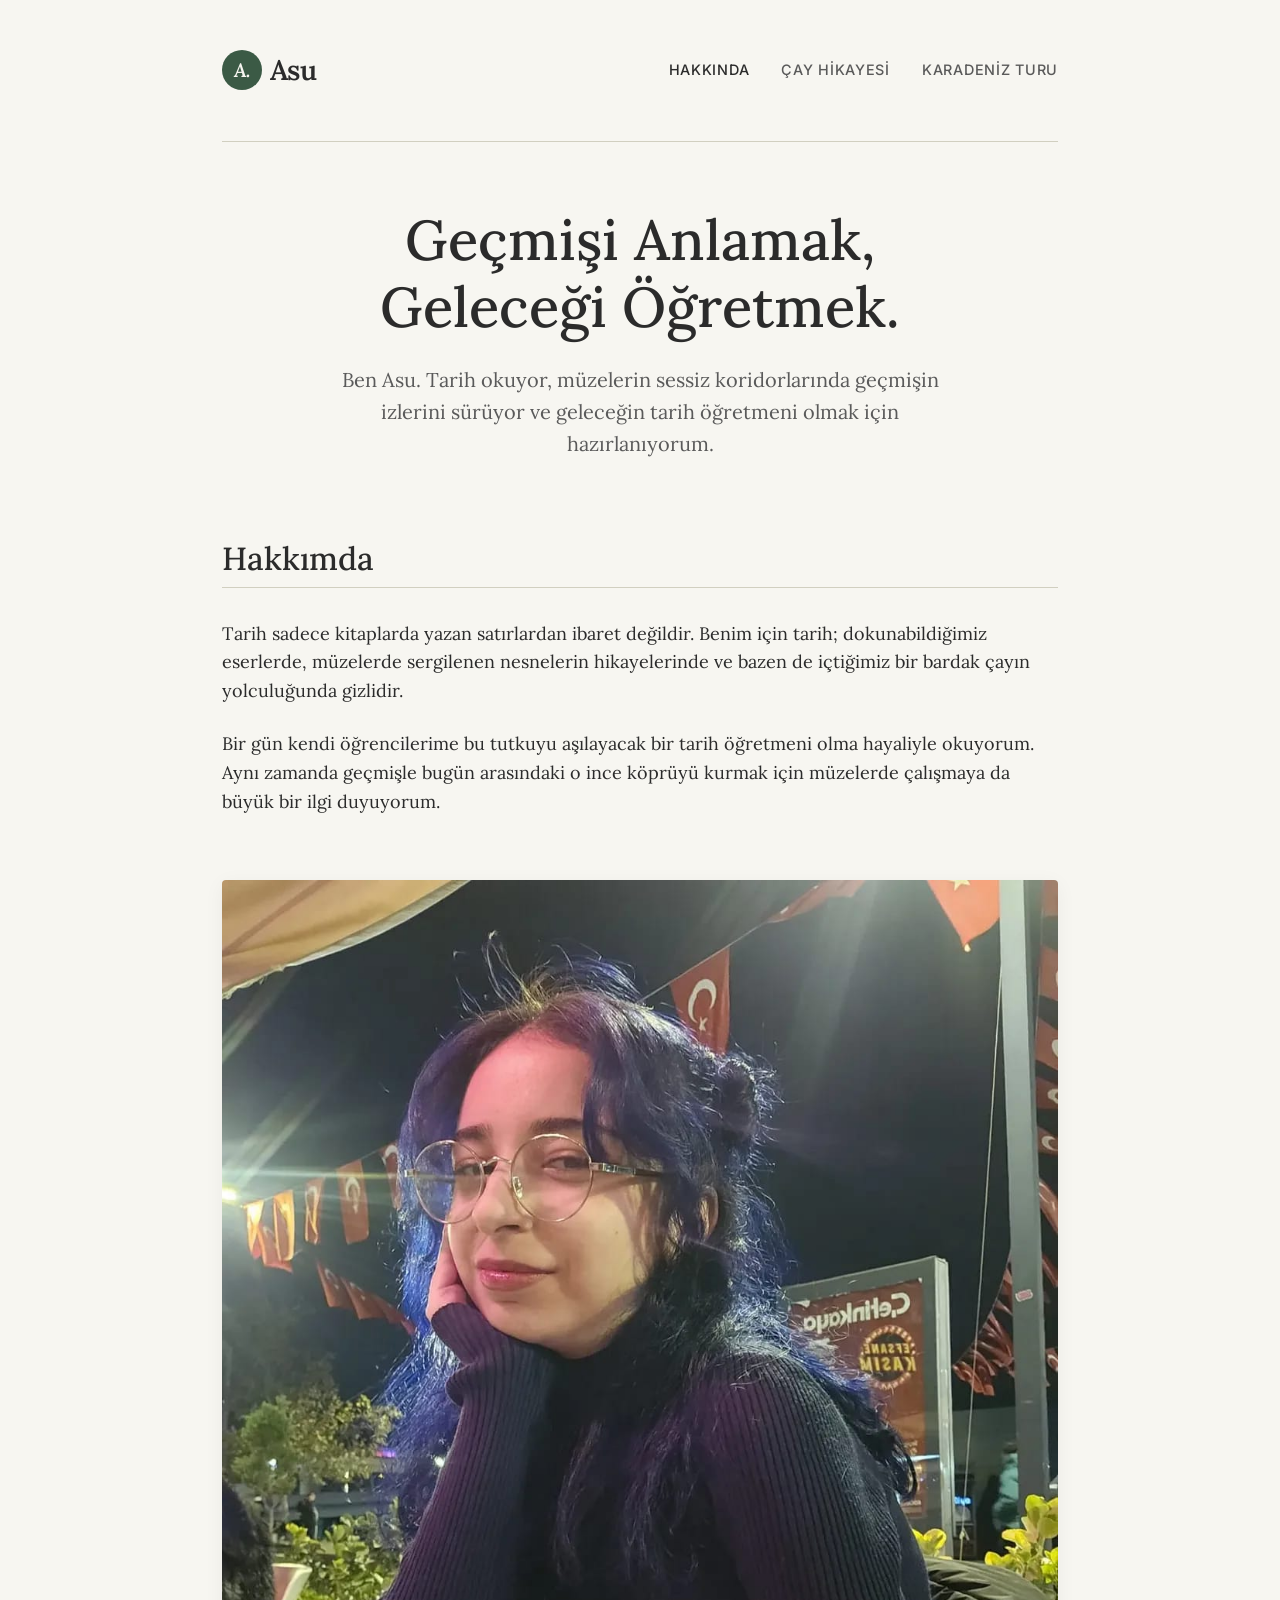
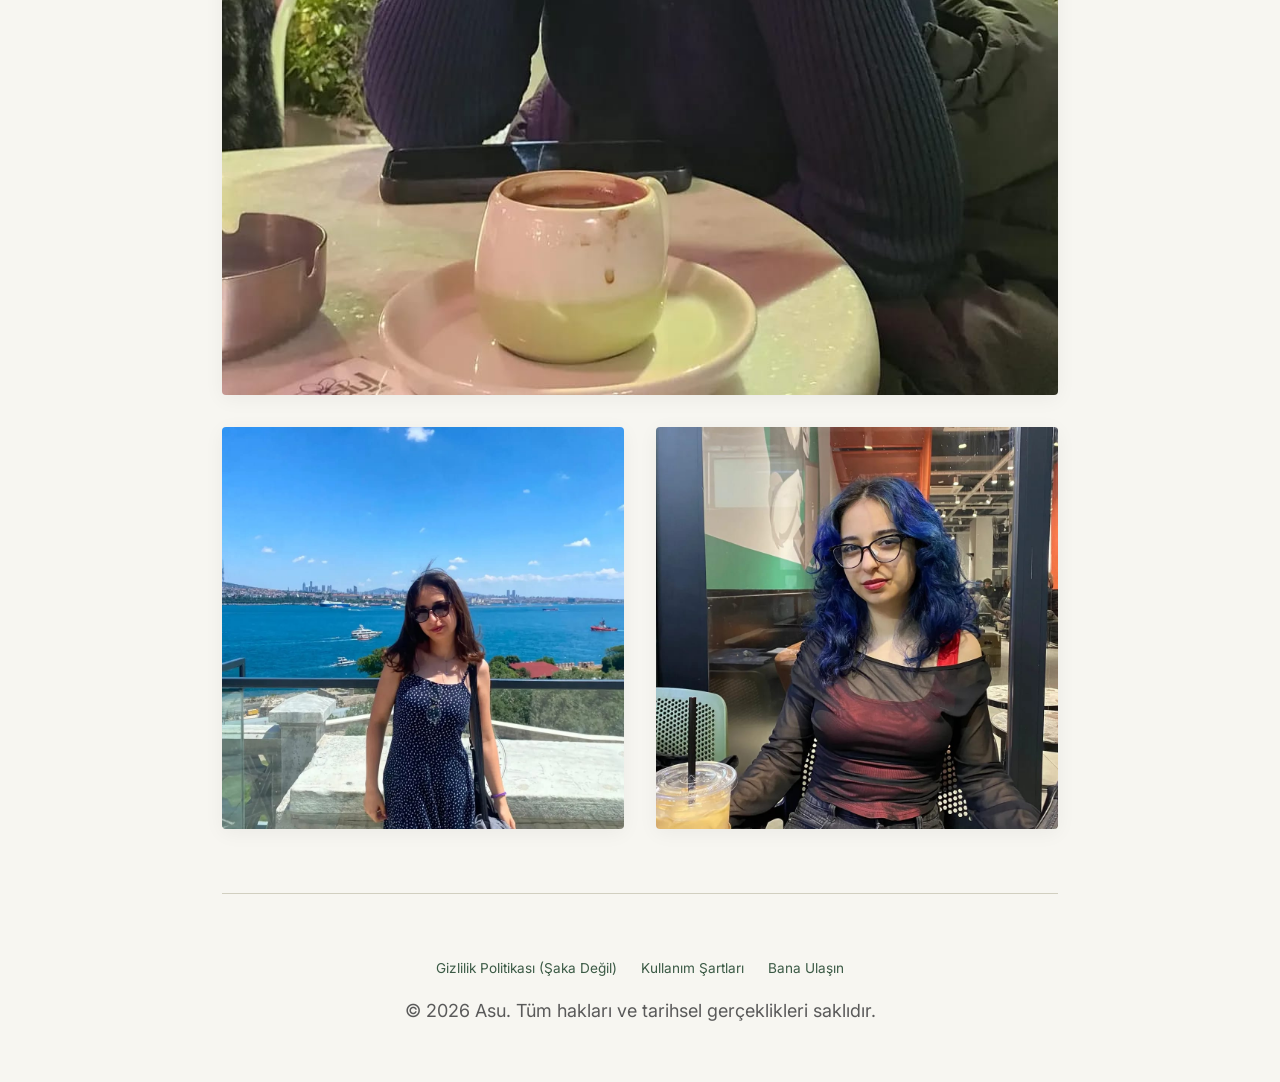
==== index.html @ 6f1519a1 "Initial commit for Asu's website" ====
<!DOCTYPE html>
<html lang="tr">
<head>
    <meta charset="UTF-8">
    <meta name="viewport" content="width=device-width, initial-scale=1.0">
    <title>Asu | Tarih & Müzeler</title>
    
    <!-- Google Fonts: Lora for Serif, Inter for Sans-Serif -->
    <link rel="preconnect" href="https://fonts.googleapis.com">
    <link rel="preconnect" href="https://fonts.gstatic.com" crossorigin>
    <link href="https://fonts.googleapis.com/css2?family=Inter:wght@400;500;600&family=Lora:ital,wght@0,400;0,500;0,600;1,400&display=swap" rel="stylesheet">
    
    <link rel="stylesheet" href="style.css">
    <!-- Basic Favicon -->
    <link rel="icon" href="data:image/svg+xml,<svg xmlns=%22http://www.w3.org/2000/svg%22 viewBox=%220 0 100 100%22><text y=%22.9em%22 font-size=%2290%22>A</text></svg>">
</head>
<body>
    <div class="container">
        <header>
            <a href="index.html" class="logo">Asu</a>
            <nav>
                <a href="index.html" class="active">Hakkında</a>
                <a href="ilginc-bilgiler.html">Çay Hikayesi</a>
                <a href="karadeniz-turu.html">Karadeniz Turu</a>
            </nav>
        </header>

        <main>
            <section class="hero">
                <h1>Geçmişi Anlamak,<br>Geleceği Öğretmek.</h1>
                <p>Ben Asu. Tarih okuyor, müzelerin sessiz koridorlarında geçmişin izlerini sürüyor ve geleceğin tarih öğretmeni olmak için hazırlanıyorum.</p>
            </section>

            <section class="content-block">
                <h2>Hakkımda</h2>
                <p>Tarih sadece kitaplarda yazan satırlardan ibaret değildir. Benim için tarih; dokunabildiğimiz eserlerde, müzelerde sergilenen nesnelerin hikayelerinde ve bazen de içtiğimiz bir bardak çayın yolculuğunda gizlidir.</p>
                <p>Bir gün kendi öğrencilerime bu tutkuyu aşılayacak bir tarih öğretmeni olma hayaliyle okuyorum. Aynı zamanda geçmişle bugün arasındaki o ince köprüyü kurmak için müzelerde çalışmaya da büyük bir ilgi duyuyorum.</p>
            </section>

            <section class="photo-gallery">
                <img src="assets/images/asu-1.jpg" alt="Asu" class="large">
                <img src="assets/images/asu-2.jpg" alt="Asu Müzede">
                <img src="assets/images/asu-3.jpg" alt="Asu Portre">
            </section>
        </main>

        <footer>
            <div class="links">
                <a href="privacy.html">Gizlilik Politikası (Şaka Değil)</a>
                <a href="terms.html">Kullanım Şartları</a>
                <a href="mailto:iletisim@asu.github.io">Bana Ulaşın</a>
            </div>
            <p>&copy; 2026 Asu. Tüm hakları ve tarihsel gerçeklikleri saklıdır.</p>
        </footer>
    </div>
</body>
</html>
---- style.css ----
/* Reset and Variables */
:root {
  --bg-color: #f7f6f1; /* Off-white for a classic feel */
  --text-main: #2b2b2b;
  --text-light: #5a5a5a;
  --accent-color: #3b5a45; /* Deep green for tea and Black Sea */
  --border-color: #d1cfc0;
  
  --font-serif: 'Lora', serif;
  --font-sans: 'Inter', sans-serif;
}

* {
  box-sizing: border-box;
  margin: 0;
  padding: 0;
}

body {
  background-color: var(--bg-color);
  color: var(--text-main);
  font-family: var(--font-serif);
  line-height: 1.6;
  -webkit-font-smoothing: antialiased;
}

h1, h2, h3, h4, h5, h6 {
  font-weight: 500;
  line-height: 1.2;
  margin-bottom: 1rem;
}

p {
  margin-bottom: 1.5rem;
  font-size: 1.125rem;
}

a {
  color: var(--accent-color);
  text-decoration: none;
  border-bottom: 1px solid transparent;
  transition: border-color 0.2s ease;
}

a:hover {
  border-bottom-color: var(--accent-color);
}

/* Layout */
.container {
  max-width: 900px;
  margin: 0 auto;
  padding: 0 2rem;
}

/* Header & Nav */
header {
  padding: 3rem 0;
  display: flex;
  justify-content: space-between;
  align-items: center;
  border-bottom: 1px solid var(--border-color);
  margin-bottom: 4rem;
}

.logo {
  font-family: var(--font-serif);
  font-size: 1.75rem;
  font-weight: 600;
  letter-spacing: -0.02em;
  display: flex;
  align-items: center;
  gap: 0.5rem;
  color: var(--text-main);
  border: none;
}

.logo::before {
  content: 'A.';
  display: inline-block;
  background-color: var(--accent-color);
  color: var(--bg-color);
  width: 40px;
  height: 40px;
  border-radius: 50%;
  text-align: center;
  line-height: 40px;
  font-size: 1.2rem;
  font-style: italic;
}

nav {
  display: flex;
  gap: 2rem;
}

nav a {
  font-family: var(--font-sans);
  font-size: 0.9rem;
  text-transform: uppercase;
  letter-spacing: 0.05em;
  color: var(--text-light);
  font-weight: 500;
}

nav a:hover, nav a.active {
  color: var(--text-main);
  border-bottom: none;
}

/* Hero Section */
.hero {
  margin-bottom: 5rem;
  text-align: center;
}

.hero h1 {
  font-size: 3.5rem;
  margin-bottom: 1.5rem;
}

.hero p {
  font-size: 1.25rem;
  color: var(--text-light);
  max-width: 600px;
  margin: 0 auto;
}

/* Editorial Photo Grid */
.photo-gallery {
  display: grid;
  grid-template-columns: 1fr 1fr;
  gap: 2rem;
  margin-bottom: 4rem;
}

.photo-gallery img {
  width: 100%;
  height: auto;
  border-radius: 4px;
  box-shadow: 0 4px 20px rgba(0, 0, 0, 0.05);
  transition: transform 0.3s ease;
}

.photo-gallery img.large {
  grid-column: span 2;
}

/* Content Blocks */
.content-block {
  margin-bottom: 4rem;
}

.content-block h2 {
  font-size: 2rem;
  border-bottom: 1px solid var(--border-color);
  padding-bottom: 0.5rem;
  margin-bottom: 2rem;
}

/* Route Timeline */
.timeline {
  position: relative;
  max-width: 600px;
  margin: 0 auto 4rem;
}

.timeline::after {
  content: '';
  position: absolute;
  width: 2px;
  background-color: var(--border-color);
  top: 0;
  bottom: 0;
  left: 20px;
  margin-left: -1px;
}

.timeline-item {
  padding: 1rem 0 2rem 50px;
  position: relative;
}

.timeline-item::after {
  content: '';
  position: absolute;
  width: 16px;
  height: 16px;
  left: 12px;
  top: 1.25rem;
  background-color: var(--bg-color);
  border: 3px solid var(--accent-color);
  border-radius: 50%;
  z-index: 1;
}

.timeline-item h3 {
  margin-bottom: 0.5rem;
  font-family: var(--font-sans);
  font-size: 1.2rem;
}

.timeline-item img {
  width: 100%;
  border-radius: 4px;
  margin-top: 1rem;
  box-shadow: 0 2px 10px rgba(0,0,0,0.05);
}

/* Footer */
footer {
  text-align: center;
  padding: 4rem 0 2rem;
  border-top: 1px solid var(--border-color);
  margin-top: 4rem;
  font-family: var(--font-sans);
  font-size: 0.85rem;
  color: var(--text-light);
}

footer .links {
  display: flex;
  justify-content: center;
  gap: 1.5rem;
  margin-bottom: 1rem;
}

/* Responsive */
@media (max-width: 768px) {
  header {
    flex-direction: column;
    gap: 1.5rem;
  }
  .photo-gallery {
    grid-template-columns: 1fr;
  }
  .photo-gallery img.large {
    grid-column: span 1;
  }
  .hero h1 {
    font-size: 2.5rem;
  }
}
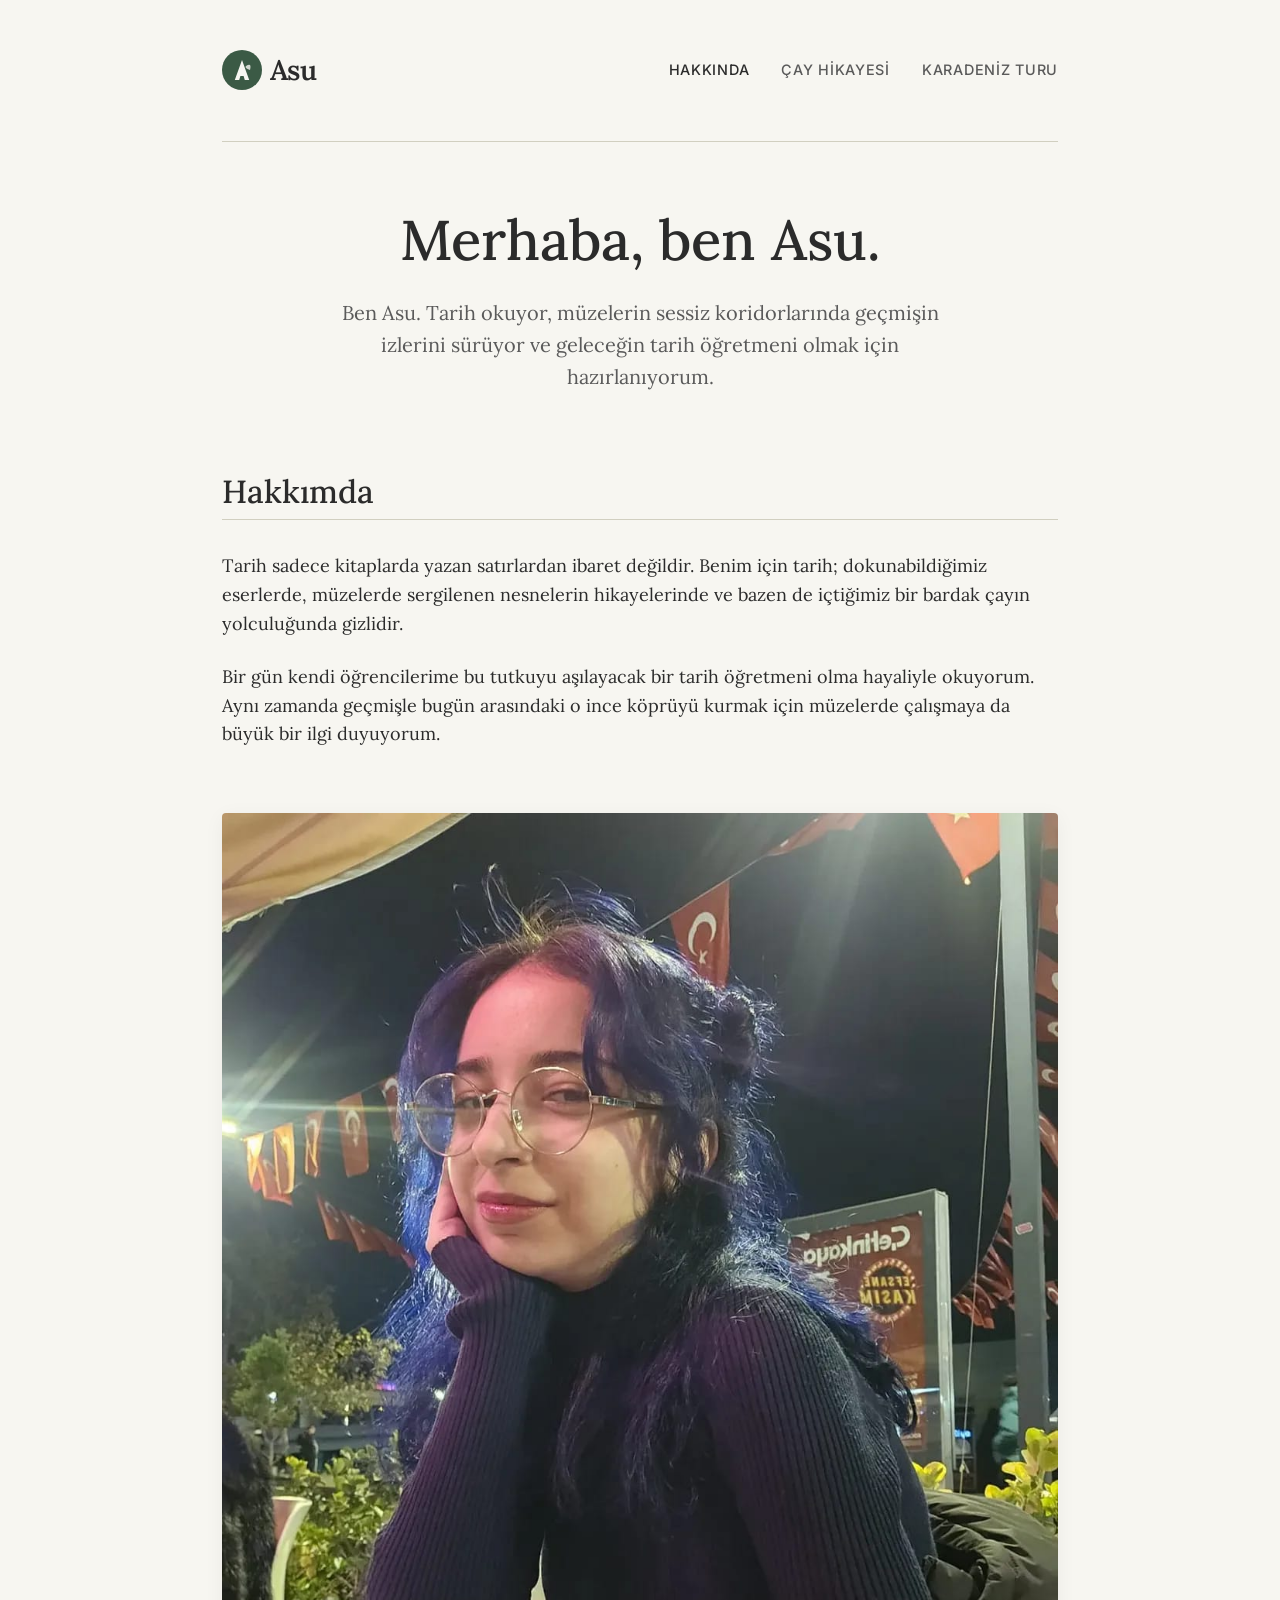
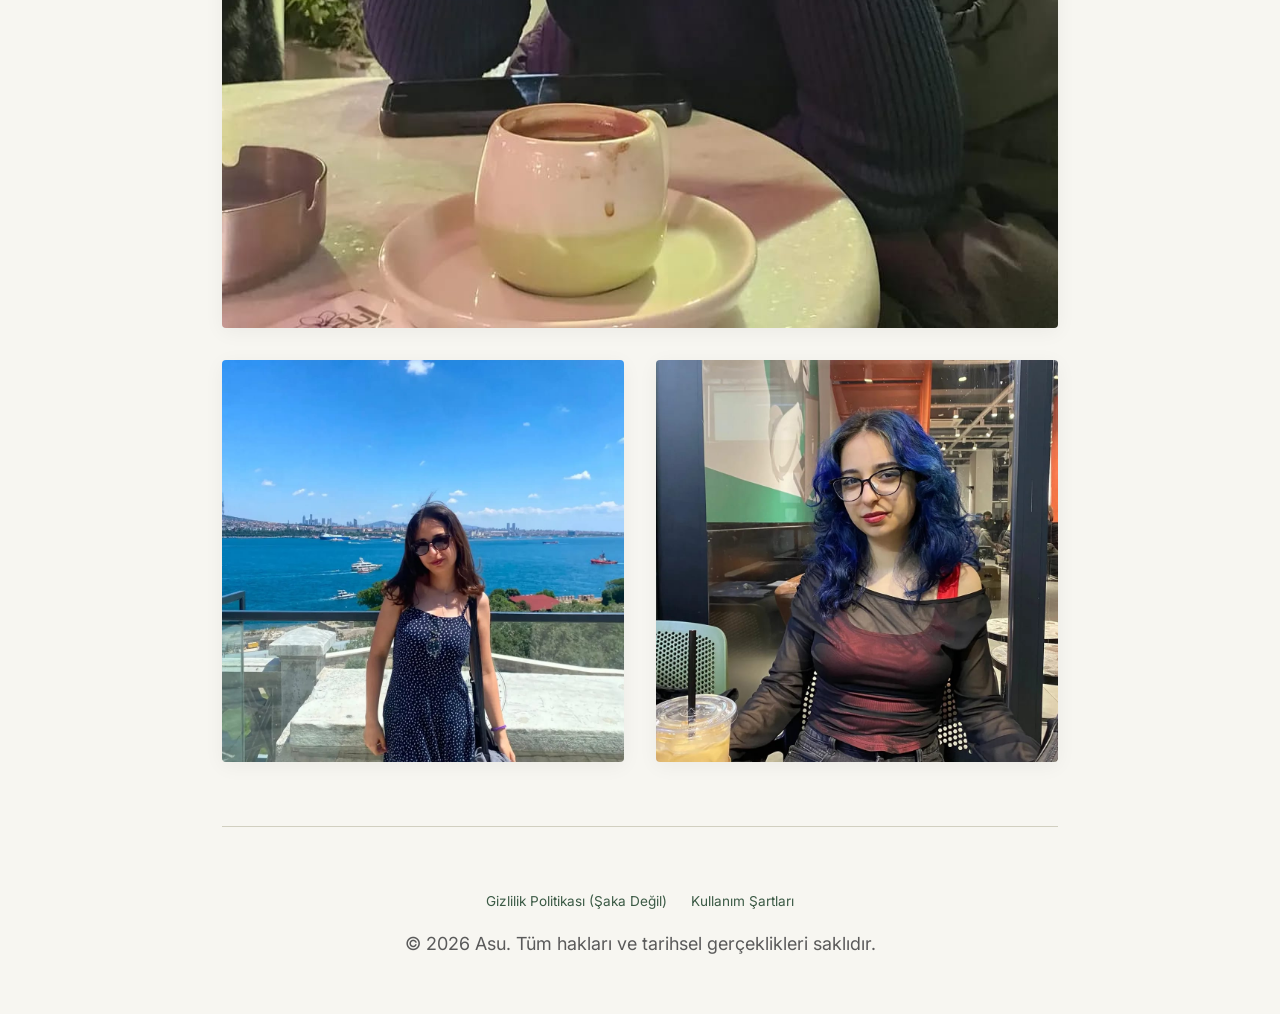
==== commit 495928dc: "Fix anti-slop feedback: real SVG logo, better hero, removed fake email, semantic h1" ====
--- a/index.html
+++ b/index.html
@@ -12,12 +12,15 @@
     
     <link rel="stylesheet" href="style.css">
     <!-- Basic Favicon -->
-    <link rel="icon" href="data:image/svg+xml,<svg xmlns=%22http://www.w3.org/2000/svg%22 viewBox=%220 0 100 100%22><text y=%22.9em%22 font-size=%2290%22>A</text></svg>">
+    <link rel="icon" href="assets/images/favicon.svg" type="image/svg+xml">
 </head>
 <body>
     <div class="container">
         <header>
-            <a href="index.html" class="logo">Asu</a>
+            <a href="index.html" class="logo">
+                <img src="assets/images/favicon.svg" alt="Asu Logo" width="40" height="40">
+                Asu
+            </a>
             <nav>
                 <a href="index.html" class="active">Hakkında</a>
                 <a href="ilginc-bilgiler.html">Çay Hikayesi</a>
@@ -27,7 +30,7 @@
 
         <main>
             <section class="hero">
-                <h1>Geçmişi Anlamak,<br>Geleceği Öğretmek.</h1>
+                <h1>Merhaba, ben Asu.</h1>
                 <p>Ben Asu. Tarih okuyor, müzelerin sessiz koridorlarında geçmişin izlerini sürüyor ve geleceğin tarih öğretmeni olmak için hazırlanıyorum.</p>
             </section>
 
@@ -48,7 +51,6 @@
             <div class="links">
                 <a href="privacy.html">Gizlilik Politikası (Şaka Değil)</a>
                 <a href="terms.html">Kullanım Şartları</a>
-                <a href="mailto:iletisim@asu.github.io">Bana Ulaşın</a>
             </div>
             <p>&copy; 2026 Asu. Tüm hakları ve tarihsel gerçeklikleri saklıdır.</p>
         </footer>
--- a/style.css
+++ b/style.css
@@ -73,20 +73,6 @@
   gap: 0.5rem;
   color: var(--text-main);
   border: none;
-}
-
-.logo::before {
-  content: 'A.';
-  display: inline-block;
-  background-color: var(--accent-color);
-  color: var(--bg-color);
-  width: 40px;
-  height: 40px;
-  border-radius: 50%;
-  text-align: center;
-  line-height: 40px;
-  font-size: 1.2rem;
-  font-style: italic;
 }
 
 nav {
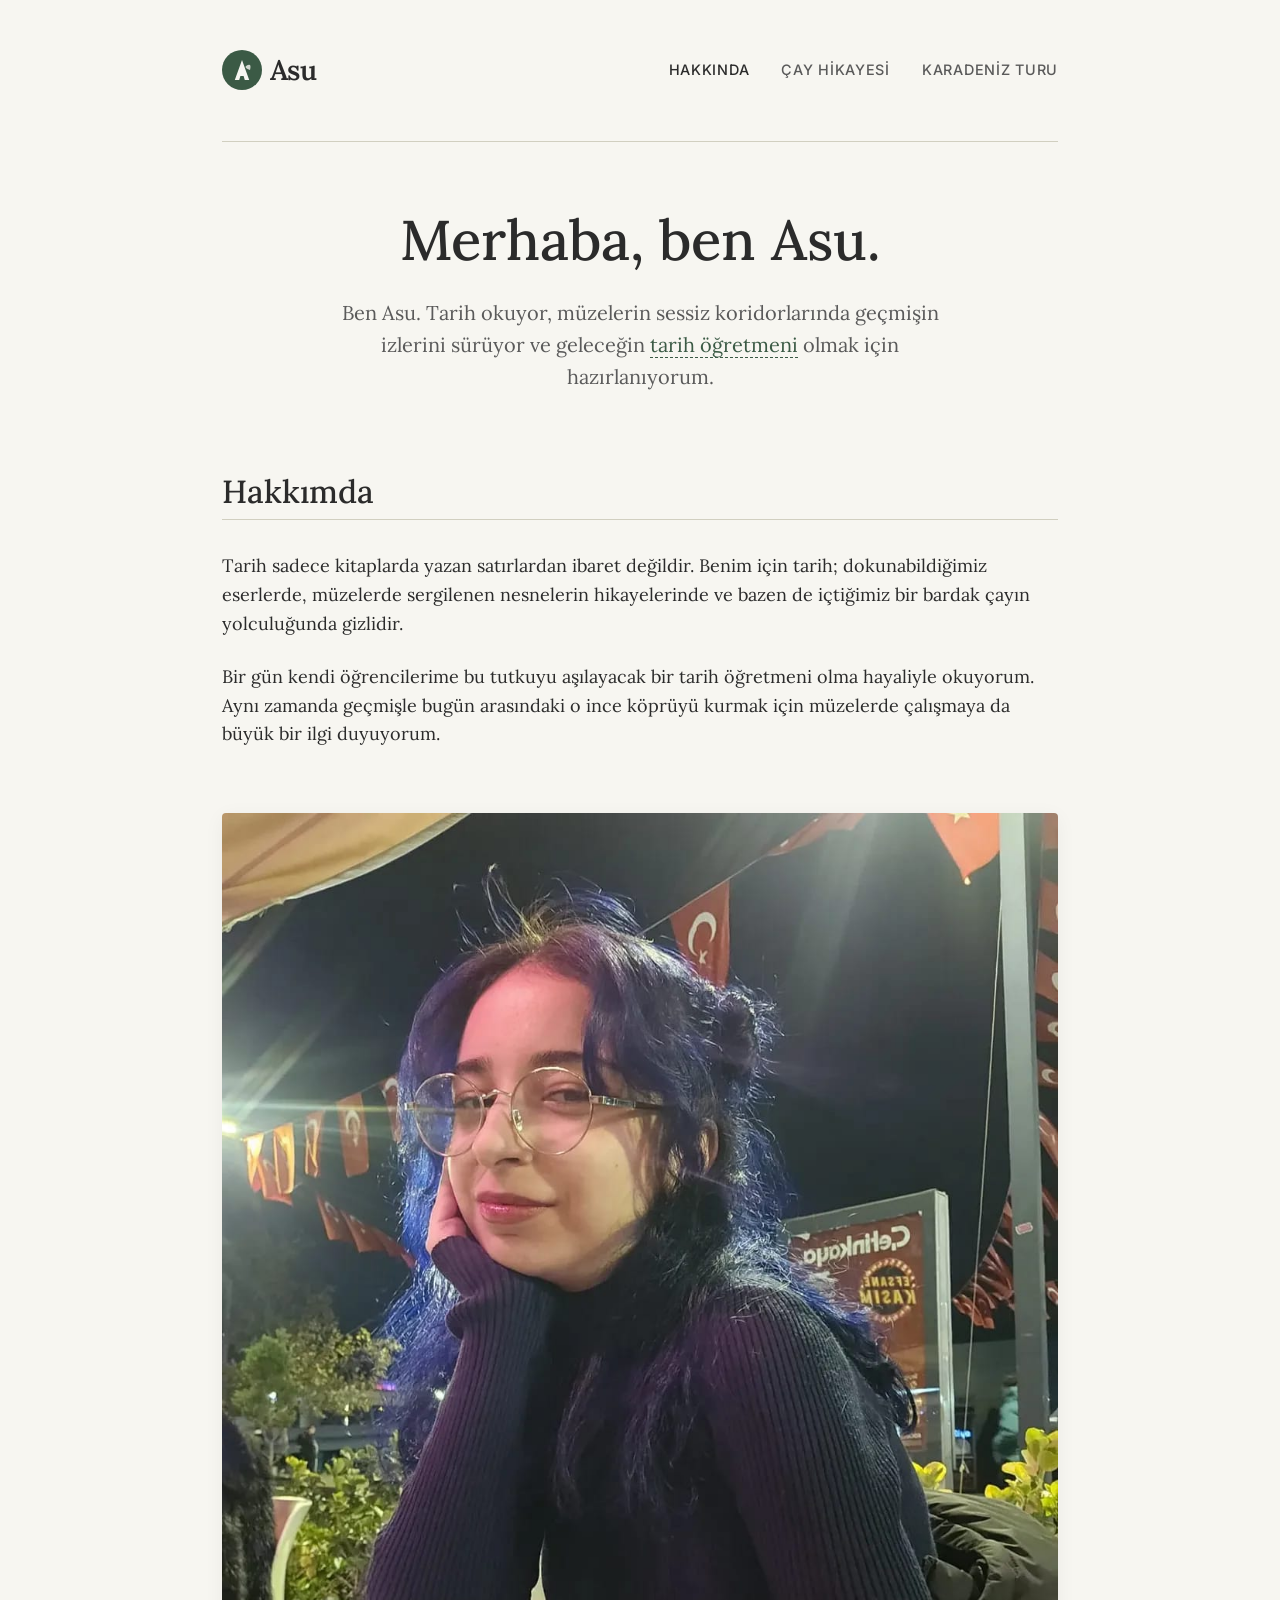
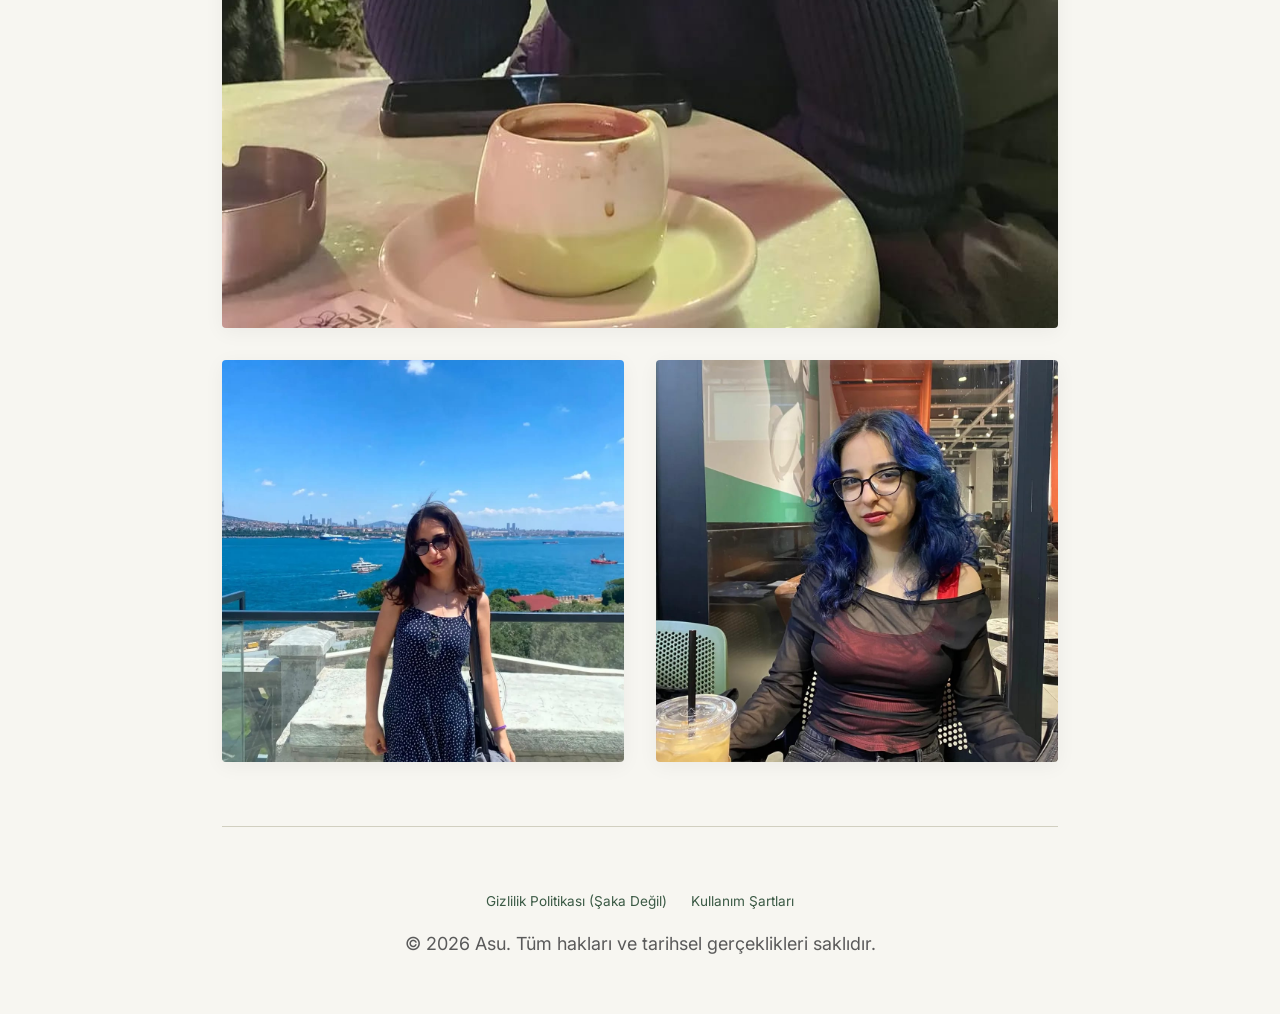
==== commit 70c09ba8: "Add Easter eggs: Telegram chat, 101 Okey, Hay Day, Bluff playing card" ====
--- a/index.html
+++ b/index.html
@@ -13,6 +13,7 @@
     <link rel="stylesheet" href="style.css">
     <!-- Basic Favicon -->
     <link rel="icon" href="assets/images/favicon.svg" type="image/svg+xml">
+    <script src="easter-eggs.js" defer></script>
 </head>
 <body>
     <div class="container">
@@ -31,7 +32,7 @@
         <main>
             <section class="hero">
                 <h1>Merhaba, ben Asu.</h1>
-                <p>Ben Asu. Tarih okuyor, müzelerin sessiz koridorlarında geçmişin izlerini sürüyor ve geleceğin tarih öğretmeni olmak için hazırlanıyorum.</p>
+                <p>Ben Asu. Tarih okuyor, müzelerin sessiz koridorlarında geçmişin izlerini sürüyor ve geleceğin <span class="secret-trigger telegram-trigger">tarih öğretmeni</span> olmak için hazırlanıyorum.</p>
             </section>
 
             <section class="content-block">
@@ -55,5 +56,22 @@
             <p>&copy; 2026 Asu. Tüm hakları ve tarihsel gerçeklikleri saklıdır.</p>
         </footer>
     </div>
+
+    <!-- Telegram Easter Egg Modal -->
+    <div class="telegram-modal" id="telegram-modal">
+        <div class="vintage-paper">
+            <span class="close-modal">&times;</span>
+            <h3>Posta ve Telgraf Nezareti</h3>
+            <div class="dialogue">
+                <p><strong>Asu:</strong> E nasildi sinavlarin</p>
+                <p><strong>E:</strong> İdare eder. Kalabilirim ama tam kesin değil.</p>
+                <p><strong>E:</strong> 40 üstü alırım da umarım siniftakiler de kötü yapmistir</p>
+                <p><strong>Asu:</strong> Senin nasıldı</p>
+                <p><strong>E:</strong> <em>(40 üstü alırım da... yanıtına)</em> KSNZKNDOSNDODJSOJWODJDOD JOXX</p>
+                <p><strong>E:</strong> Yuh, Boyle soylenirmi</p>
+                <p><strong>Asu:</strong> <em>(Senin nasıldı yanıtına)</em> Ortalamaydi benim</p>
+            </div>
+        </div>
+    </div>
 </body>
 </html>
--- a/style.css
+++ b/style.css
@@ -227,3 +227,200 @@
     font-size: 2.5rem;
   }
 }
+
+/* --- Easter Eggs Styles --- */
+.secret-trigger {
+  cursor: pointer;
+  border-bottom: 1px dashed var(--accent-color);
+  transition: all 0.3s ease;
+  position: relative;
+  color: var(--accent-color);
+}
+.secret-trigger:hover {
+  background-color: var(--accent-color);
+  color: var(--bg-color);
+}
+
+/* Telegram Modal */
+.telegram-modal {
+  display: none;
+  position: fixed;
+  top: 0; left: 0; width: 100%; height: 100%;
+  background: rgba(0,0,0,0.6);
+  z-index: 999;
+  justify-content: center;
+  align-items: center;
+}
+.telegram-modal.active {
+  display: flex;
+}
+.vintage-paper {
+  background: #e8dbb5;
+  padding: 3rem;
+  max-width: 500px;
+  width: 90%;
+  border-radius: 4px;
+  box-shadow: 0 10px 30px rgba(0,0,0,0.2), inset 0 0 50px rgba(0,0,0,0.05);
+  position: relative;
+  font-family: 'Courier New', Courier, monospace;
+  color: #2b2b2b;
+  transform: rotate(-1deg);
+  border: 1px solid #c2b48d;
+}
+.vintage-paper h3 {
+  text-align: center;
+  border-bottom: 2px dashed #5a5a5a;
+  padding-bottom: 1rem;
+  margin-bottom: 2rem;
+  text-transform: uppercase;
+  letter-spacing: 2px;
+}
+.dialogue p {
+  margin-bottom: 1rem;
+  line-height: 1.4;
+  border-bottom: 1px solid rgba(0,0,0,0.05);
+  padding-bottom: 0.5rem;
+  font-size: 1rem;
+}
+.dialogue strong {
+  text-transform: uppercase;
+}
+.close-modal {
+  position: absolute;
+  top: 10px;
+  right: 15px;
+  cursor: pointer;
+  font-size: 1.5rem;
+  font-family: var(--font-sans);
+  color: #888;
+}
+
+/* Playing Card (Blöf/Dost Kazığı) */
+.playing-card-container {
+  position: absolute;
+  top: -20px;
+  right: 5%;
+  width: 60px;
+  height: 85px;
+  perspective: 1000px;
+  cursor: pointer;
+  z-index: 10;
+  transform: rotate(15deg);
+}
+.playing-card {
+  width: 100%;
+  height: 100%;
+  transition: transform 0.6s;
+  transform-style: preserve-3d;
+  box-shadow: 0 4px 8px rgba(0,0,0,0.2);
+  border-radius: 4px;
+}
+.playing-card.flipped {
+  transform: rotateY(180deg) rotateZ(-15deg) scale(1.5);
+  z-index: 100;
+  top: 50px;
+}
+.card-front, .card-back {
+  position: absolute;
+  width: 100%;
+  height: 100%;
+  backface-visibility: hidden;
+  border-radius: 4px;
+  display: flex;
+  align-items: center;
+  justify-content: center;
+  border: 1px solid #ccc;
+}
+.card-front {
+  background-color: #a31c1c;
+  background-image: repeating-linear-gradient(45deg, transparent, transparent 5px, #8f1212 5px, #8f1212 10px);
+}
+.card-back {
+  background-color: #fff;
+  transform: rotateY(180deg);
+  font-size: 2rem;
+  flex-direction: column;
+}
+.card-back::after {
+  content: "Blöf değil!";
+  font-size: 0.6rem;
+  font-family: var(--font-sans);
+  text-align: center;
+  margin-top: 5px;
+}
+
+/* Okey Tile */
+.okey-tile {
+  display: inline-block;
+  width: 25px;
+  height: 35px;
+  background: #fdfae6;
+  border: 1px solid #d1cfc0;
+  border-radius: 4px;
+  box-shadow: 2px 2px 5px rgba(0,0,0,0.1), inset -2px -2px 5px rgba(0,0,0,0.05);
+  text-align: center;
+  line-height: 35px;
+  font-weight: bold;
+  font-family: var(--font-sans);
+  color: #d32f2f;
+  cursor: pointer;
+  position: relative;
+  top: -5px;
+  margin-left: 10px;
+  transition: all 0.5s ease;
+  font-size: 1rem;
+}
+.okey-tile::after {
+  content: "⭐";
+  position: absolute;
+  top: -12px;
+  left: 6px;
+  font-size: 10px;
+}
+
+/* Hay Day Wheat */
+.hay-day-wheat {
+  position: fixed;
+  bottom: 20px;
+  right: 20px;
+  font-size: 2rem;
+  cursor: pointer;
+  opacity: 0.2;
+  transition: all 0.3s;
+  z-index: 100;
+}
+.hay-day-wheat:hover {
+  opacity: 1;
+  transform: scale(1.2) rotate(-10deg);
+}
+.hay-day-wheat .tooltip {
+  visibility: hidden;
+  width: 200px;
+  background-color: #3b5a45;
+  color: #fff;
+  text-align: center;
+  border-radius: 6px;
+  padding: 8px;
+  position: absolute;
+  z-index: 1;
+  bottom: 120%;
+  right: 0;
+  opacity: 0;
+  transition: opacity 0.3s;
+  font-family: var(--font-sans);
+  font-size: 0.9rem;
+}
+.hay-day-wheat:hover .tooltip {
+  visibility: visible;
+  opacity: 1;
+}
+
+/* Dust effect */
+.dust-particle {
+  position: fixed;
+  background-color: #c2b48d;
+  border-radius: 50%;
+  pointer-events: none;
+  z-index: 1000;
+  transition: transform 1s cubic-bezier(0.25, 1, 0.5, 1), opacity 1s ease-out;
+}
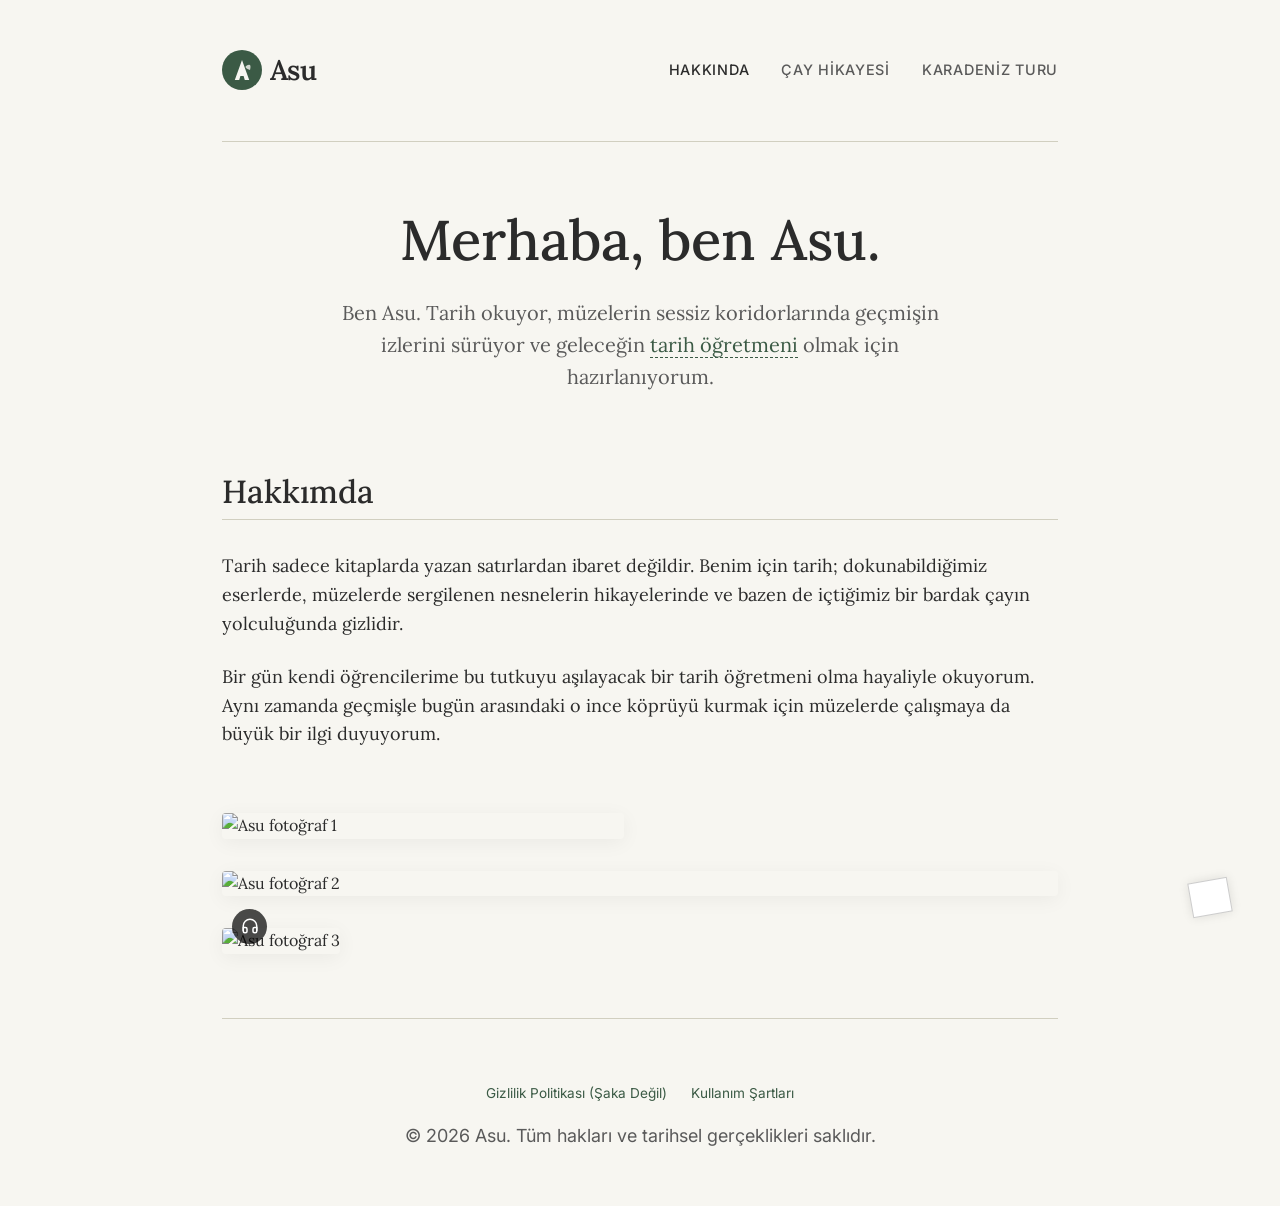
==== commit f5d6043d: "Add new Easter eggs: Math exam, Audio Guide, Tea Spill, Karadeniz Rain" ====
--- a/index.html
+++ b/index.html
@@ -41,11 +41,16 @@
                 <p>Bir gün kendi öğrencilerime bu tutkuyu aşılayacak bir tarih öğretmeni olma hayaliyle okuyorum. Aynı zamanda geçmişle bugün arasındaki o ince köprüyü kurmak için müzelerde çalışmaya da büyük bir ilgi duyuyorum.</p>
             </section>
 
-            <section class="photo-gallery">
-                <img src="assets/images/asu-1.jpg" alt="Asu" class="large">
-                <img src="assets/images/asu-2.jpg" alt="Asu Müzede">
-                <img src="assets/images/asu-3.jpg" alt="Asu Portre">
-            </section>
+            <div class="photo-gallery">
+                <img src="assets/images/WhatsApp%20Image%202026-08-14%20at%2023.10.48.jpeg" alt="Asu fotoğraf 1">
+                <img src="assets/images/WhatsApp%20Image%202026-08-14%20at%2023.10.48%20(1).jpeg" alt="Asu fotoğraf 2" class="large">
+                <div class="audio-guide-wrapper">
+                    <img src="assets/images/WhatsApp%20Image%202026-08-14%20at%2023.10.48%20(2).jpeg" alt="Asu fotoğraf 3">
+                    <div class="audio-guide-btn" title="Müze Sesli Rehberi" id="audio-guide-btn">
+                        <svg width="18" height="18" viewBox="0 0 24 24" fill="none" stroke="currentColor" stroke-width="2" stroke-linecap="round" stroke-linejoin="round"><path d="M3 18v-6a9 9 0 0 1 18 0v6"/><path d="M21 19a2 2 0 0 1-2 2h-1a2 2 0 0 1-2-2v-3a2 2 0 0 1 2-2h3zM3 19a2 2 0 0 0 2 2h1a2 2 0 0 0 2-2v-3a2 2 0 0 0-2-2H3z"/></svg>
+                    </div>
+                </div>
+            </div>
         </main>
 
         <footer>
@@ -73,5 +78,8 @@
             </div>
         </div>
     </div>
+
+    <!-- Math Exam Easter Egg Trigger -->
+    <div id="math-exam-trigger" class="exam-trigger" title="Yerde bir kağıt var..."></div>
 </body>
 </html>
--- a/style.css
+++ b/style.css
@@ -135,6 +135,7 @@
 /* Content Blocks */
 .content-block {
   margin-bottom: 4rem;
+  position: relative;
 }
 
 .content-block h2 {
@@ -298,7 +299,7 @@
 /* Playing Card (Blöf/Dost Kazığı) */
 .playing-card-container {
   position: absolute;
-  top: -20px;
+  bottom: 0px;
   right: 5%;
   width: 60px;
   height: 85px;
@@ -371,7 +372,7 @@
   font-size: 1rem;
 }
 .okey-tile::after {
-  content: "⭐";
+  content: "★";
   position: absolute;
   top: -12px;
   left: 6px;
@@ -424,3 +425,121 @@
   z-index: 1000;
   transition: transform 1s cubic-bezier(0.25, 1, 0.5, 1), opacity 1s ease-out;
 }
+
+/* --- New Easter Eggs --- */
+
+/* Math Exam */
+.exam-trigger {
+    position: fixed;
+    bottom: -15px;
+    right: 50px;
+    width: 40px;
+    height: 35px;
+    background: #fff;
+    border: 1px solid #ccc;
+    box-shadow: 0 0 10px rgba(0,0,0,0.1);
+    transform: rotate(-10deg);
+    cursor: pointer;
+    z-index: 100;
+    transition: all 0.3s;
+}
+.exam-trigger:hover {
+    bottom: 0;
+    transform: rotate(0deg);
+}
+.math-exam {
+    font-family: 'Courier New', Courier, monospace;
+    background: #fff;
+    background-image: linear-gradient(#f0f0f0 1px, transparent 1px);
+    background-size: 100% 1.5rem;
+    padding: 3rem;
+    border-radius: 2px;
+    width: 90%;
+    max-width: 500px;
+    position: relative;
+    box-shadow: 0 5px 20px rgba(0,0,0,0.2);
+}
+.math-exam h4 { text-align: center; font-family: var(--font-sans); margin-bottom: 20px; font-size: 1.2rem;}
+.math-exam .questions { color: #555; line-height: 2; margin: 1rem 0; font-family: monospace; }
+.math-exam .note { color: #225588; font-style: italic; margin-top: 2rem; border-top: 1px dashed #ccc; padding-top: 10px; }
+.math-exam .grade {
+    color: #d32f2f;
+    font-size: 3rem;
+    font-weight: bold;
+    border: 3px solid #d32f2f;
+    border-radius: 50%;
+    width: 80px; height: 80px;
+    display: flex; align-items: center; justify-content: center;
+    position: absolute; top: 10px; right: 10px;
+    transform: rotate(15deg);
+    font-family: var(--font-sans);
+}
+
+/* Audio Guide */
+.audio-guide-wrapper { position: relative; display: inline-block; }
+.audio-guide-btn {
+    position: absolute;
+    bottom: 10px; left: 10px;
+    background: rgba(0,0,0,0.7);
+    color: #fff;
+    border-radius: 50%;
+    width: 35px; height: 35px;
+    display: flex; align-items: center; justify-content: center;
+    cursor: pointer;
+    transition: 0.3s;
+}
+.audio-guide-btn:hover { background: var(--accent-color); transform: scale(1.1); }
+
+/* Tea Spill */
+.tea-spill-trigger {
+    border-bottom: 2px dotted #a87b51;
+    cursor: pointer;
+    position: relative;
+    color: #8c6036;
+    font-weight: 600;
+}
+.tea-stain {
+    position: absolute;
+    background: radial-gradient(circle, rgba(139,69,19,0.3) 0%, rgba(139,69,19,0) 70%);
+    width: 120px; height: 120px;
+    border-radius: 50%;
+    pointer-events: none;
+    mix-blend-mode: multiply;
+    transform: translate(-50%, -50%);
+    z-index: 50;
+    animation: bloom 1.5s forwards;
+}
+@keyframes bloom {
+    0% { transform: translate(-50%, -50%) scale(0); opacity: 0; }
+    100% { transform: translate(-50%, -50%) scale(1); opacity: 1; }
+}
+.tea-tooltip {
+    position: absolute;
+    background: #fff; color: #333;
+    padding: 5px 10px; border-radius: 4px;
+    font-size: 12px; font-family: var(--font-sans);
+    box-shadow: 0 2px 10px rgba(0,0,0,0.1);
+    pointer-events: none;
+    z-index: 51;
+}
+
+/* Rain Effect */
+.rain-trigger {
+    cursor: pointer;
+    display: inline-block;
+    transition: 0.3s;
+    margin-left: 10px;
+}
+.rain-trigger:hover { transform: scale(1.1); }
+.rain-drop {
+    position: fixed;
+    width: 2px; height: 15px;
+    background: rgba(100, 150, 200, 0.4);
+    top: -20px;
+    z-index: 9999;
+    pointer-events: none;
+    animation: fall linear forwards;
+}
+@keyframes fall {
+    to { transform: translateY(110vh); }
+}
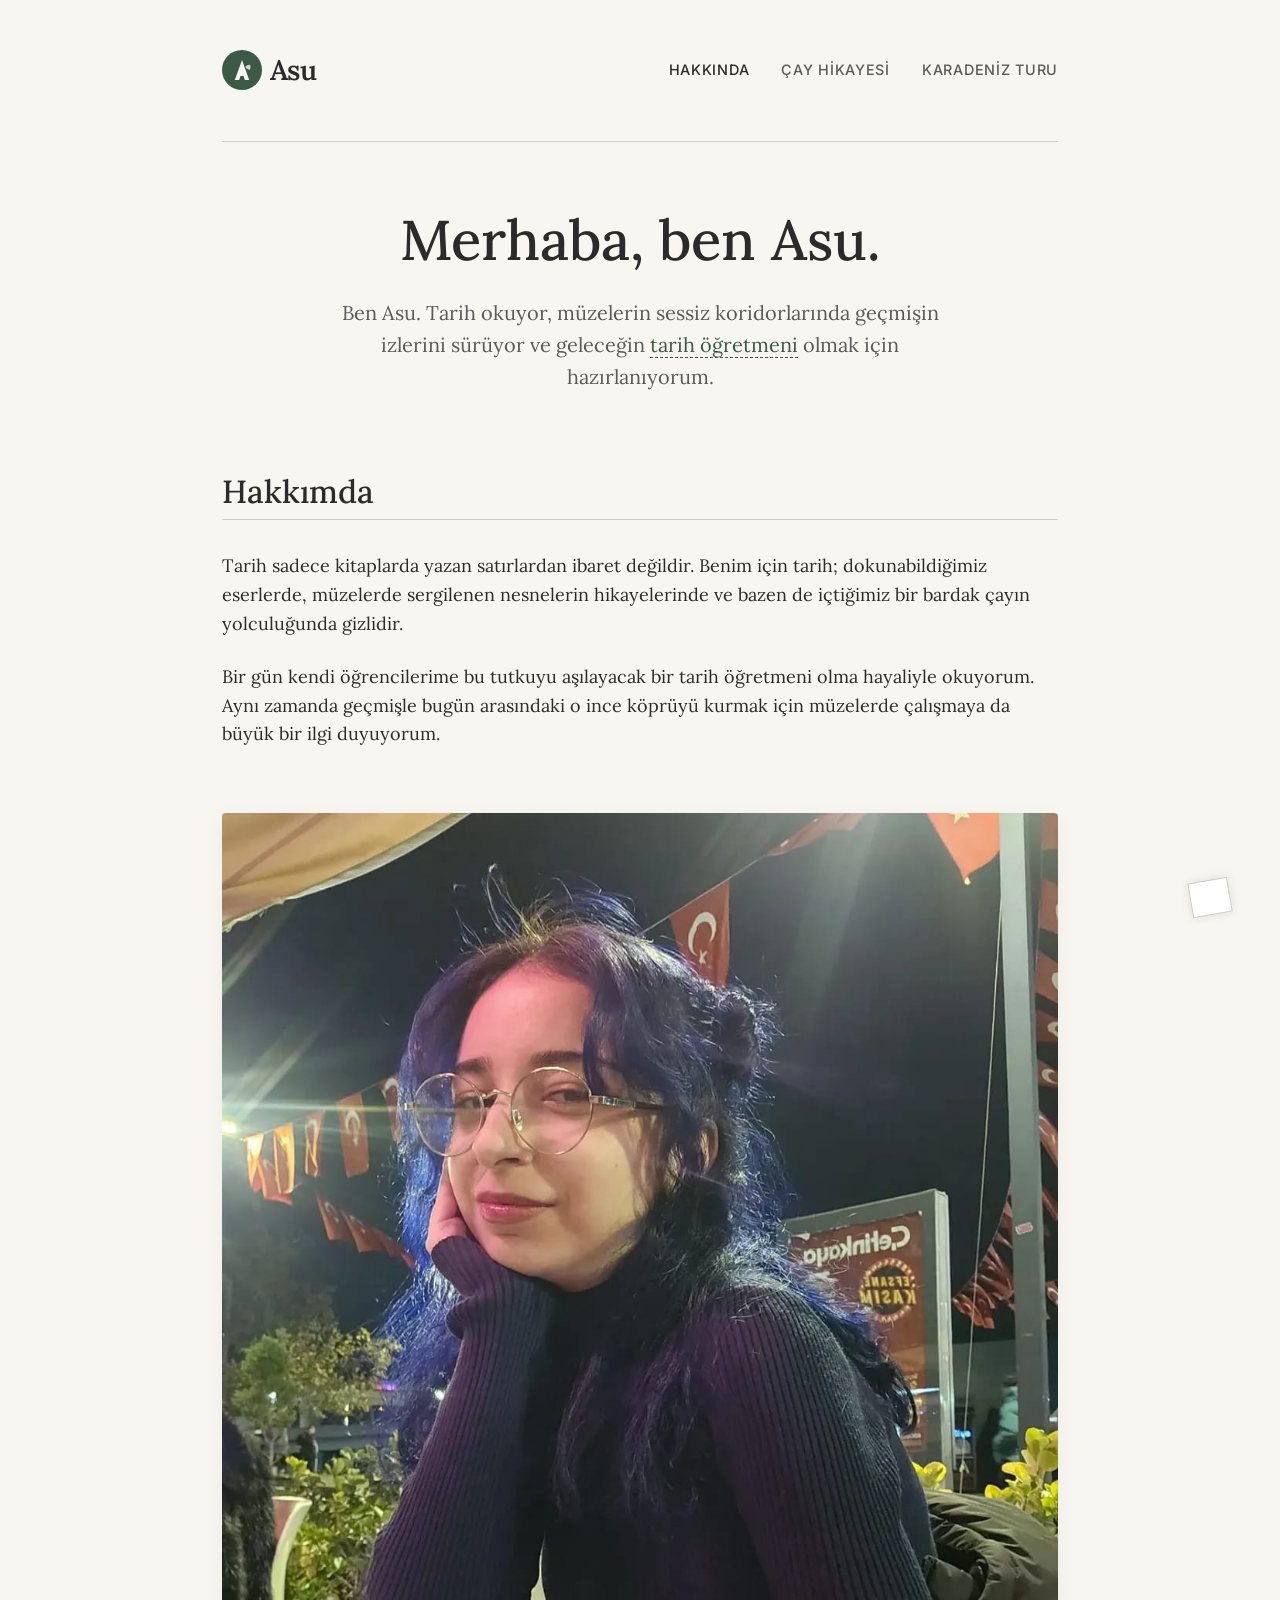
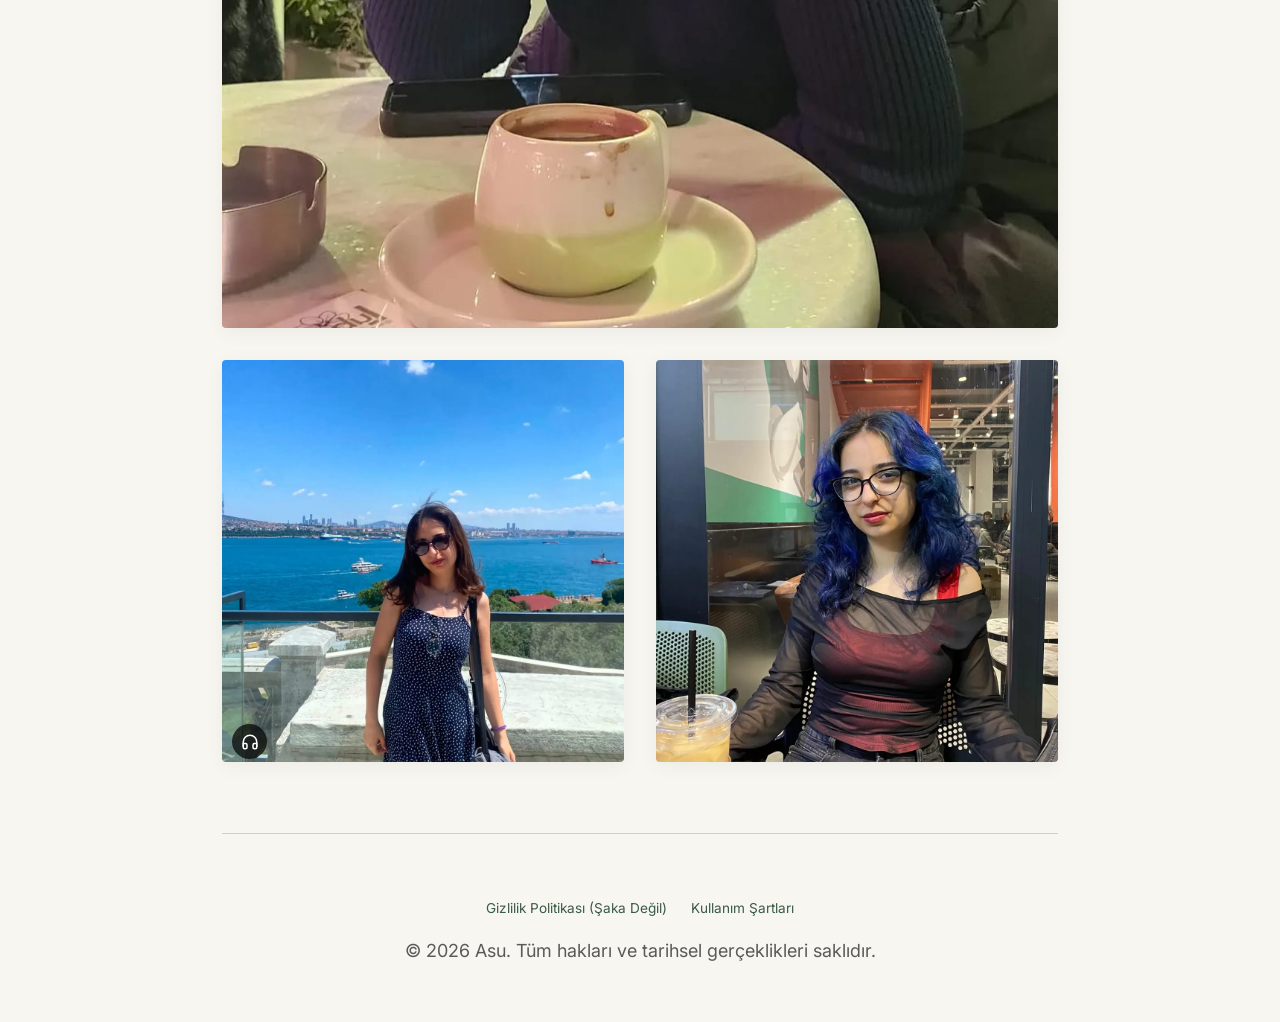
==== commit b5e32006: "Fix broken JS syntax, restore photo paths, move audio guide to museum photo, remove leftover emoji" ====
--- a/index.html
+++ b/index.html
@@ -42,14 +42,14 @@
             </section>
 
             <div class="photo-gallery">
-                <img src="assets/images/WhatsApp%20Image%202026-08-14%20at%2023.10.48.jpeg" alt="Asu fotoğraf 1">
-                <img src="assets/images/WhatsApp%20Image%202026-08-14%20at%2023.10.48%20(1).jpeg" alt="Asu fotoğraf 2" class="large">
+                <img src="assets/images/asu-1.jpg" alt="Asu" class="large">
                 <div class="audio-guide-wrapper">
-                    <img src="assets/images/WhatsApp%20Image%202026-08-14%20at%2023.10.48%20(2).jpeg" alt="Asu fotoğraf 3">
+                    <img src="assets/images/asu-2.jpg" alt="Asu Müzede">
                     <div class="audio-guide-btn" title="Müze Sesli Rehberi" id="audio-guide-btn">
                         <svg width="18" height="18" viewBox="0 0 24 24" fill="none" stroke="currentColor" stroke-width="2" stroke-linecap="round" stroke-linejoin="round"><path d="M3 18v-6a9 9 0 0 1 18 0v6"/><path d="M21 19a2 2 0 0 1-2 2h-1a2 2 0 0 1-2-2v-3a2 2 0 0 1 2-2h3zM3 19a2 2 0 0 0 2 2h1a2 2 0 0 0 2-2v-3a2 2 0 0 0-2-2H3z"/></svg>
                     </div>
                 </div>
+                <img src="assets/images/asu-3.jpg" alt="Asu Portre">
             </div>
         </main>
 
